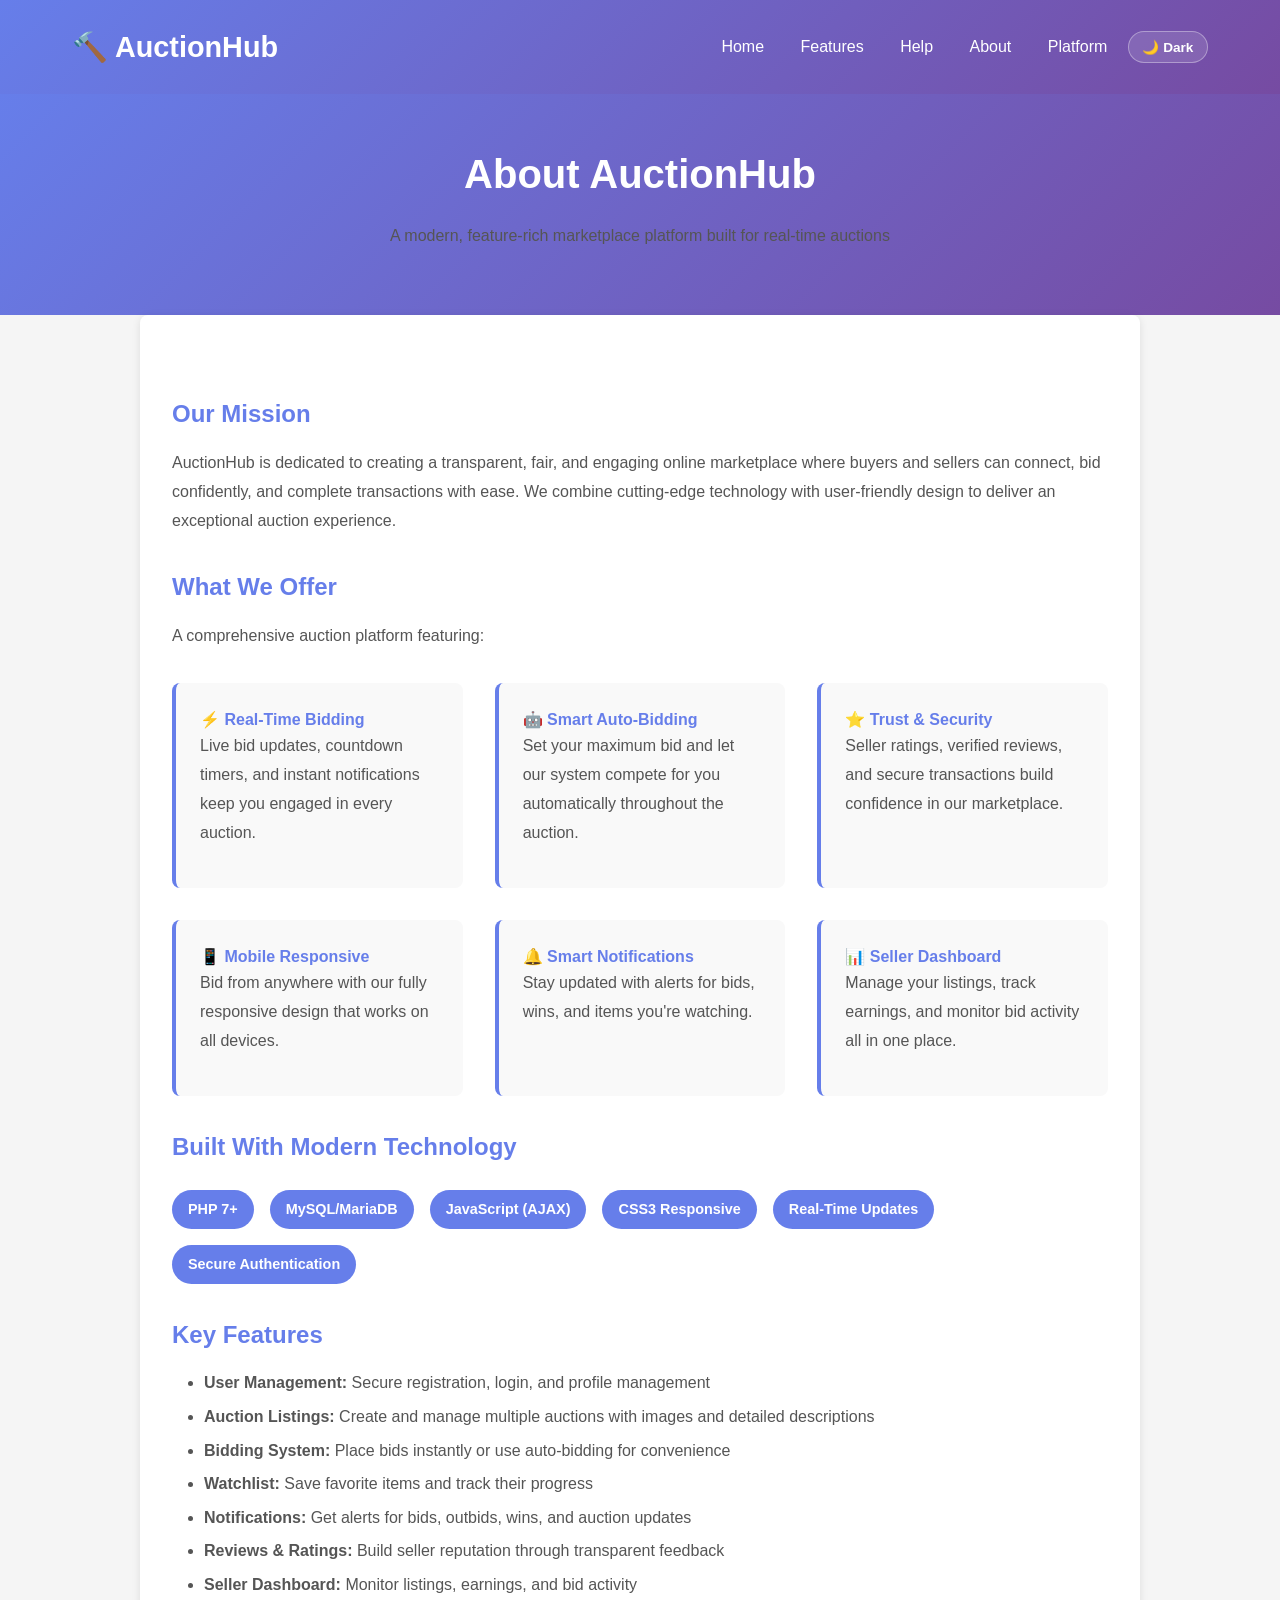
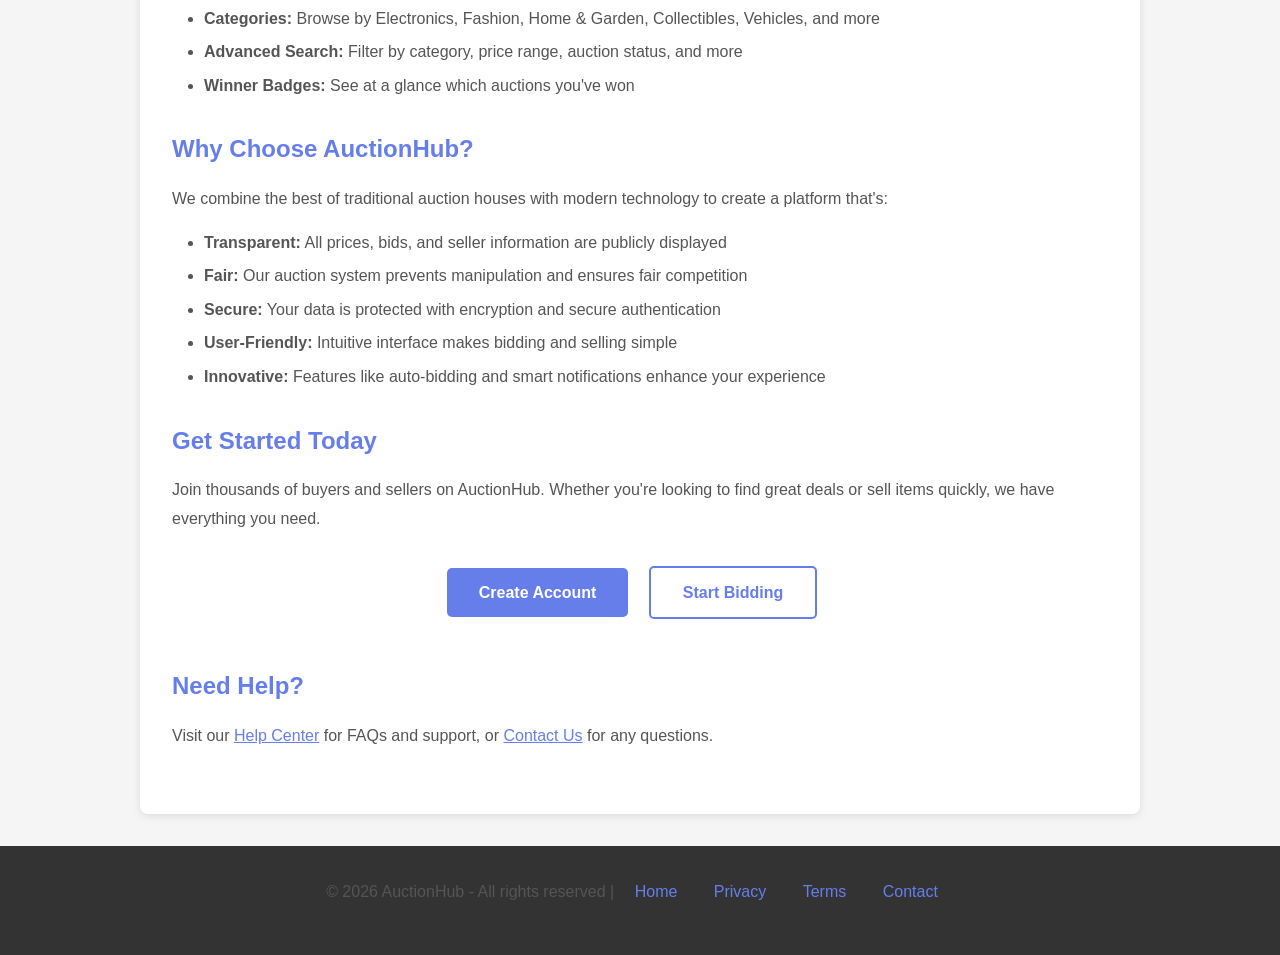
==== about.html @ e26a6210 "Initial commit: AuctionHub marketplace project" ====
<!DOCTYPE html>
<html lang="en">
<head>
    <meta charset="UTF-8">
    <meta name="viewport" content="width=device-width, initial-scale=1.0">
    <title>About - AuctionHub Marketplace</title>
    <style>
        :root {
            --primary: #667eea;
            --primary-dark: #5568d3;
            --secondary: #764ba2;
            --bg: #f5f5f5;
            --surface: #ffffff;
            --surface-alt: #f9f9f9;
            --text: #333;
            --text-light: #555;
            --border: #e2e8f0;
        }

        body[data-theme='dark'] {
            --bg: #0f172a;
            --surface: #111827;
            --surface-alt: #1f2937;
            --text: #e5e7eb;
            --text-light: #9ca3af;
            --border: #334155;
        }

        * {
            margin: 0;
            padding: 0;
            box-sizing: border-box;
        }

        body {
            font-family: -apple-system, BlinkMacSystemFont, 'Segoe UI', Roboto, Oxygen, Ubuntu, Cantarell, sans-serif;
            line-height: 1.6;
            color: var(--text);
            background-color: var(--bg);
            transition: background-color 0.3s, color 0.3s;
        }

        header {
            background: linear-gradient(135deg, var(--primary) 0%, var(--secondary) 100%);
            color: white;
            padding: 1.5rem 0;
            box-shadow: 0 2px 10px rgba(0, 0, 0, 0.1);
        }

        nav {
            display: flex;
            justify-content: space-between;
            align-items: center;
            max-width: 1200px;
            margin: 0 auto;
            padding: 0 2rem;
        }

        nav h1 {
            font-size: 1.8rem;
            font-weight: 700;
        }

        nav a {
            color: white;
            text-decoration: none;
            margin-left: 2rem;
            transition: opacity 0.3s;
        }

        nav a:hover {
            opacity: 0.8;
        }

        .theme-toggle {
            margin-left: 1rem;
            border: 1px solid rgba(255, 255, 255, 0.35);
            background: rgba(255, 255, 255, 0.12);
            color: #fff;
            border-radius: 999px;
            padding: 0.45rem 0.85rem;
            font-size: 0.85rem;
            font-weight: 700;
            cursor: pointer;
            transition: background-color 0.2s;
        }

        .theme-toggle:hover {
            background: rgba(255, 255, 255, 0.22);
        }

        .hero {
            background: linear-gradient(135deg, var(--primary) 0%, var(--secondary) 100%);
            color: white;
            padding: 3rem 2rem;
            text-align: center;
        }

        .hero h2 {
            font-size: 2.5rem;
            margin-bottom: 1rem;
        }

        .container {
            max-width: 1000px;
            margin: 0 auto;
            padding: 3rem 2rem;
            background: var(--surface);
            border-radius: 8px;
            margin-bottom: 2rem;
            box-shadow: 0 2px 8px rgba(0, 0, 0, 0.1);
        }

        h3 {
            color: var(--primary);
            font-size: 1.5rem;
            margin-top: 2rem;
            margin-bottom: 1rem;
        }

        p {
            margin-bottom: 1rem;
            color: var(--text-light);
            line-height: 1.8;
        }

        .feature-grid {
            display: grid;
            grid-template-columns: repeat(auto-fit, minmax(250px, 1fr));
            gap: 2rem;
            margin: 2rem 0;
        }

        .feature-box {
            background: var(--surface-alt);
            padding: 1.5rem;
            border-radius: 8px;
            border-left: 4px solid var(--primary);
        }

        .feature-box strong {
            color: var(--primary);
        }

        .tech-grid {
            display: flex;
            flex-wrap: wrap;
            gap: 1rem;
            margin: 1.5rem 0;
        }

        .badge {
            display: inline-block;
            padding: 0.5rem 1rem;
            background: var(--primary);
            color: white;
            border-radius: 20px;
            font-size: 0.9rem;
            font-weight: 600;
        }

        ul {
            margin: 1rem 0 1rem 2rem;
        }

        li {
            margin-bottom: 0.5rem;
            color: var(--text-light);
        }

        .btn {
            display: inline-block;
            padding: 0.75rem 2rem;
            background-color: var(--primary);
            color: white;
            text-decoration: none;
            border-radius: 5px;
            font-weight: 600;
            transition: background-color 0.3s;
            margin-right: 1rem;
        }

        .btn:hover {
            background-color: var(--primary-dark);
        }

        .btn.secondary {
            background-color: white;
            color: var(--primary);
            border: 2px solid var(--primary);
        }

        .btn.secondary:hover {
            background-color: var(--surface-alt);
        }

        footer {
            background: #333;
            color: white;
            padding: 2rem 0;
            text-align: center;
        }

        footer a {
            color: var(--primary);
            text-decoration: none;
            margin: 0 1rem;
        }

        footer a:hover {
            text-decoration: underline;
        }

        a {
            color: var(--primary);
        }

        @media (max-width: 768px) {
            nav {
                flex-direction: column;
                gap: 1rem;
            }

            nav a {
                margin-left: 0;
                font-size: 0.9rem;
            }

            .theme-toggle {
                margin-left: 0;
                margin-top: 0.25rem;
            }
        }
    </style>
</head>
<body>
    <header>
        <nav>
            <h1>🔨 AuctionHub</h1>
            <div>
                <a href="index.html">Home</a>
                <a href="features.html">Features</a>
                <a href="help.html">Help</a>
                <a href="about.html">About</a>
                 <a href="/auction_system/index.php">Platform</a>
                <button id="themeToggle" class="theme-toggle" type="button" aria-label="Toggle light and dark theme">🌙 Dark</button>
            </div>
        </nav>
    </header>

    <section class="hero">
        <h2>About AuctionHub</h2>
        <p>A modern, feature-rich marketplace platform built for real-time auctions</p>
    </section>

    <div class="container">
        <h3>Our Mission</h3>
        <p>AuctionHub is dedicated to creating a transparent, fair, and engaging online marketplace where buyers and sellers can connect, bid confidently, and complete transactions with ease. We combine cutting-edge technology with user-friendly design to deliver an exceptional auction experience.</p>

        <h3>What We Offer</h3>
        <p>A comprehensive auction platform featuring:</p>
        <div class="feature-grid">
            <div class="feature-box">
                <strong>⚡ Real-Time Bidding</strong>
                <p>Live bid updates, countdown timers, and instant notifications keep you engaged in every auction.</p>
            </div>
            <div class="feature-box">
                <strong>🤖 Smart Auto-Bidding</strong>
                <p>Set your maximum bid and let our system compete for you automatically throughout the auction.</p>
            </div>
            <div class="feature-box">
                <strong>⭐ Trust & Security</strong>
                <p>Seller ratings, verified reviews, and secure transactions build confidence in our marketplace.</p>
            </div>
            <div class="feature-box">
                <strong>📱 Mobile Responsive</strong>
                <p>Bid from anywhere with our fully responsive design that works on all devices.</p>
            </div>
            <div class="feature-box">
                <strong>🔔 Smart Notifications</strong>
                <p>Stay updated with alerts for bids, wins, and items you're watching.</p>
            </div>
            <div class="feature-box">
                <strong>📊 Seller Dashboard</strong>
                <p>Manage your listings, track earnings, and monitor bid activity all in one place.</p>
            </div>
        </div>

        <h3>Built With Modern Technology</h3>
        <div class="tech-grid">
            <span class="badge">PHP 7+</span>
            <span class="badge">MySQL/MariaDB</span>
            <span class="badge">JavaScript (AJAX)</span>
            <span class="badge">CSS3 Responsive</span>
            <span class="badge">Real-Time Updates</span>
            <span class="badge">Secure Authentication</span>
        </div>

        <h3>Key Features</h3>
        <ul>
            <li><strong>User Management:</strong> Secure registration, login, and profile management</li>
            <li><strong>Auction Listings:</strong> Create and manage multiple auctions with images and detailed descriptions</li>
            <li><strong>Bidding System:</strong> Place bids instantly or use auto-bidding for convenience</li>
            <li><strong>Watchlist:</strong> Save favorite items and track their progress</li>
            <li><strong>Notifications:</strong> Get alerts for bids, outbids, wins, and auction updates</li>
            <li><strong>Reviews & Ratings:</strong> Build seller reputation through transparent feedback</li>
            <li><strong>Seller Dashboard:</strong> Monitor listings, earnings, and bid activity</li>
            <li><strong>Categories:</strong> Browse by Electronics, Fashion, Home & Garden, Collectibles, Vehicles, and more</li>
            <li><strong>Advanced Search:</strong> Filter by category, price range, auction status, and more</li>
            <li><strong>Winner Badges:</strong> See at a glance which auctions you've won</li>
        </ul>

        <h3>Why Choose AuctionHub?</h3>
        <p>We combine the best of traditional auction houses with modern technology to create a platform that's:</p>
        <ul>
            <li><strong>Transparent:</strong> All prices, bids, and seller information are publicly displayed</li>
            <li><strong>Fair:</strong> Our auction system prevents manipulation and ensures fair competition</li>
            <li><strong>Secure:</strong> Your data is protected with encryption and secure authentication</li>
            <li><strong>User-Friendly:</strong> Intuitive interface makes bidding and selling simple</li>
            <li><strong>Innovative:</strong> Features like auto-bidding and smart notifications enhance your experience</li>
        </ul>

        <h3>Get Started Today</h3>
        <p>Join thousands of buyers and sellers on AuctionHub. Whether you're looking to find great deals or sell items quickly, we have everything you need.</p>
        <div style="margin-top: 2rem; text-align: center;">
             <a href="/auction_system/auth/register.php" class="btn">Create Account</a>
             <a href="/auction_system/index.php" class="btn secondary">Start Bidding</a>
        </div>

        <h3 style="margin-top: 3rem;">Need Help?</h3>
        <p>Visit our <a href="help.html">Help Center</a> for FAQs and support, or <a href="contact.html">Contact Us</a> for any questions.</p>
    </div>

    <footer>
        <p>&copy; 2026 AuctionHub - All rights reserved |
            <a href="index.html">Home</a>
            <a href="privacy.html">Privacy</a>
            <a href="terms.html">Terms</a>
            <a href="contact.html">Contact</a>
        </p>
    </footer>

        <script>
                (function() {
                    const storageKey = 'auctionhub_theme';
                    const toggleButton = document.getElementById('themeToggle');

                    const applyTheme = function(theme) {
                        document.body.setAttribute('data-theme', theme);
                        if (toggleButton) {
                            toggleButton.textContent = theme === 'dark' ? '☀️ Light' : '🌙 Dark';
                        }
                    };

                    const savedTheme = localStorage.getItem(storageKey);
                    const prefersDark = window.matchMedia('(prefers-color-scheme: dark)').matches;
                    applyTheme(savedTheme || (prefersDark ? 'dark' : 'light'));

                    if (toggleButton) {
                        toggleButton.addEventListener('click', function() {
                            const currentTheme = document.body.getAttribute('data-theme') || 'light';
                            const nextTheme = currentTheme === 'dark' ? 'light' : 'dark';
                            localStorage.setItem(storageKey, nextTheme);
                            applyTheme(nextTheme);
                        });
                    }
                })();
        </script>
</body>
</html>
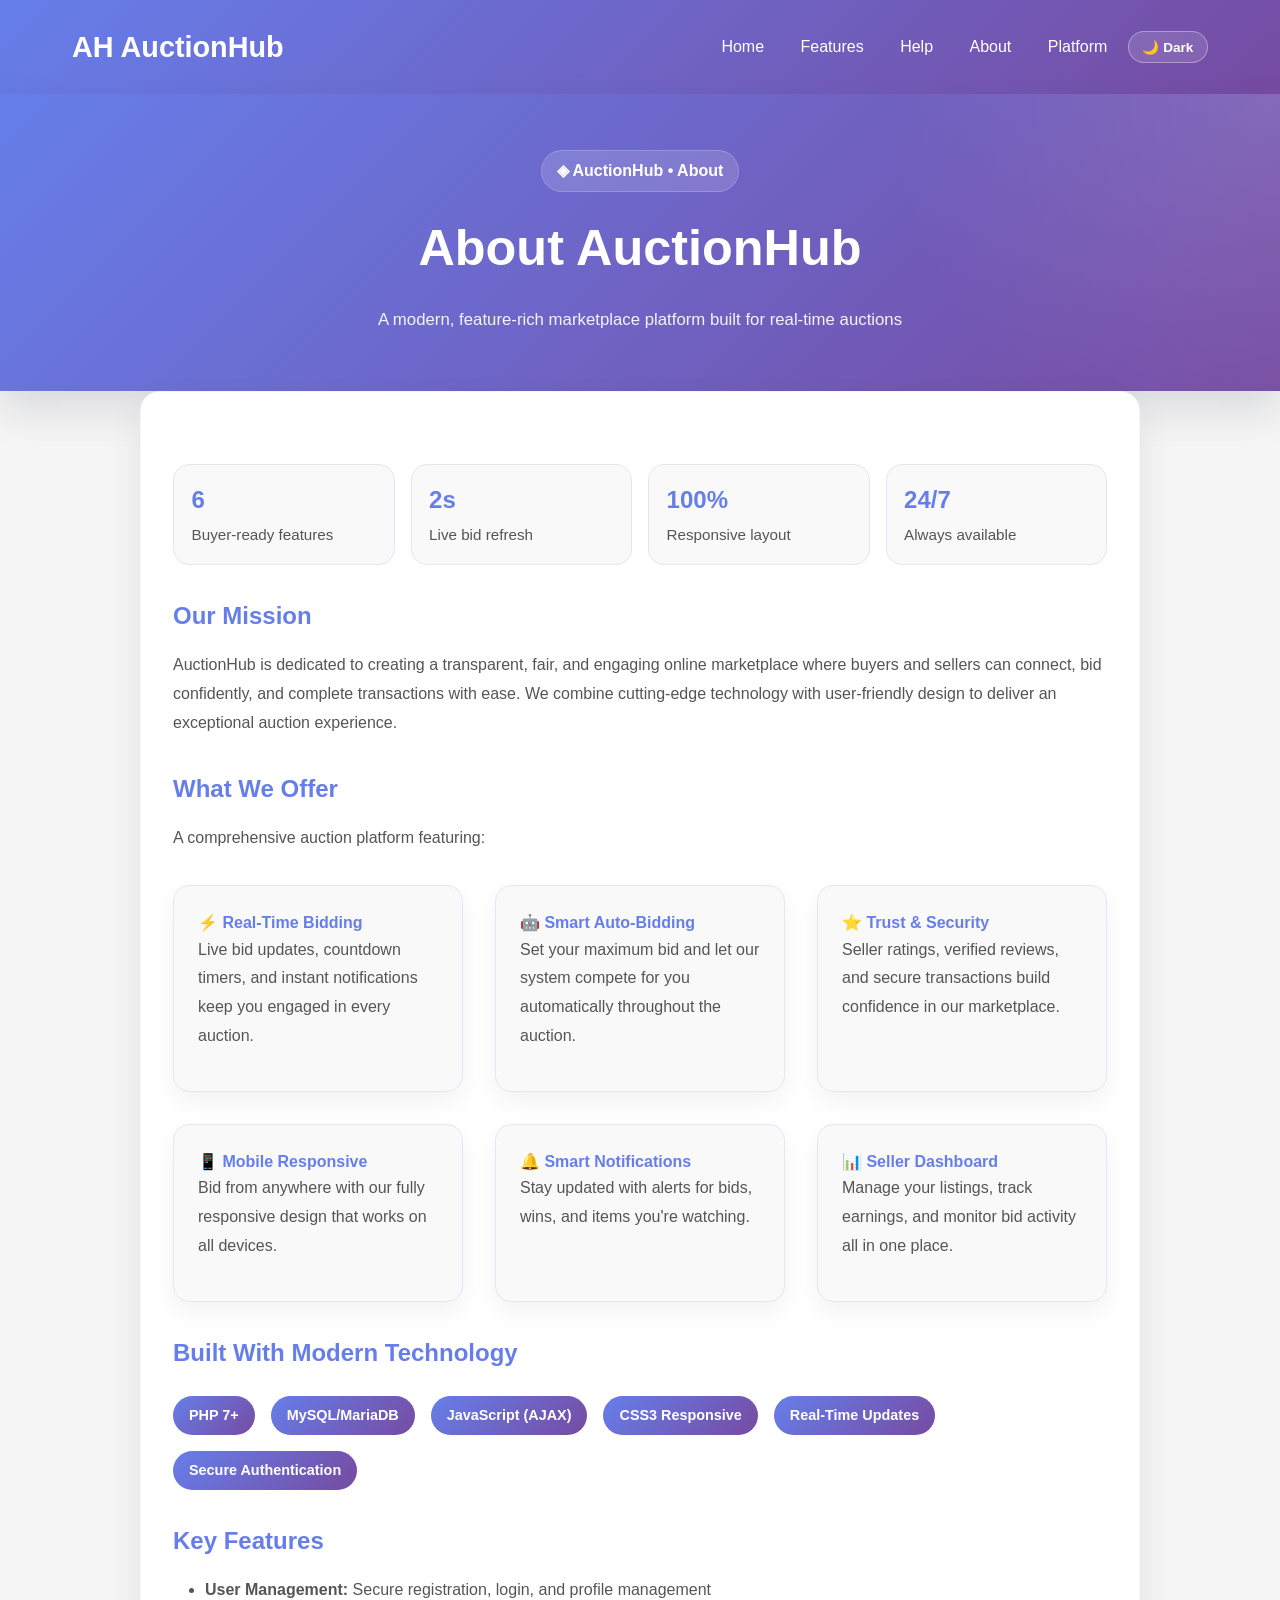
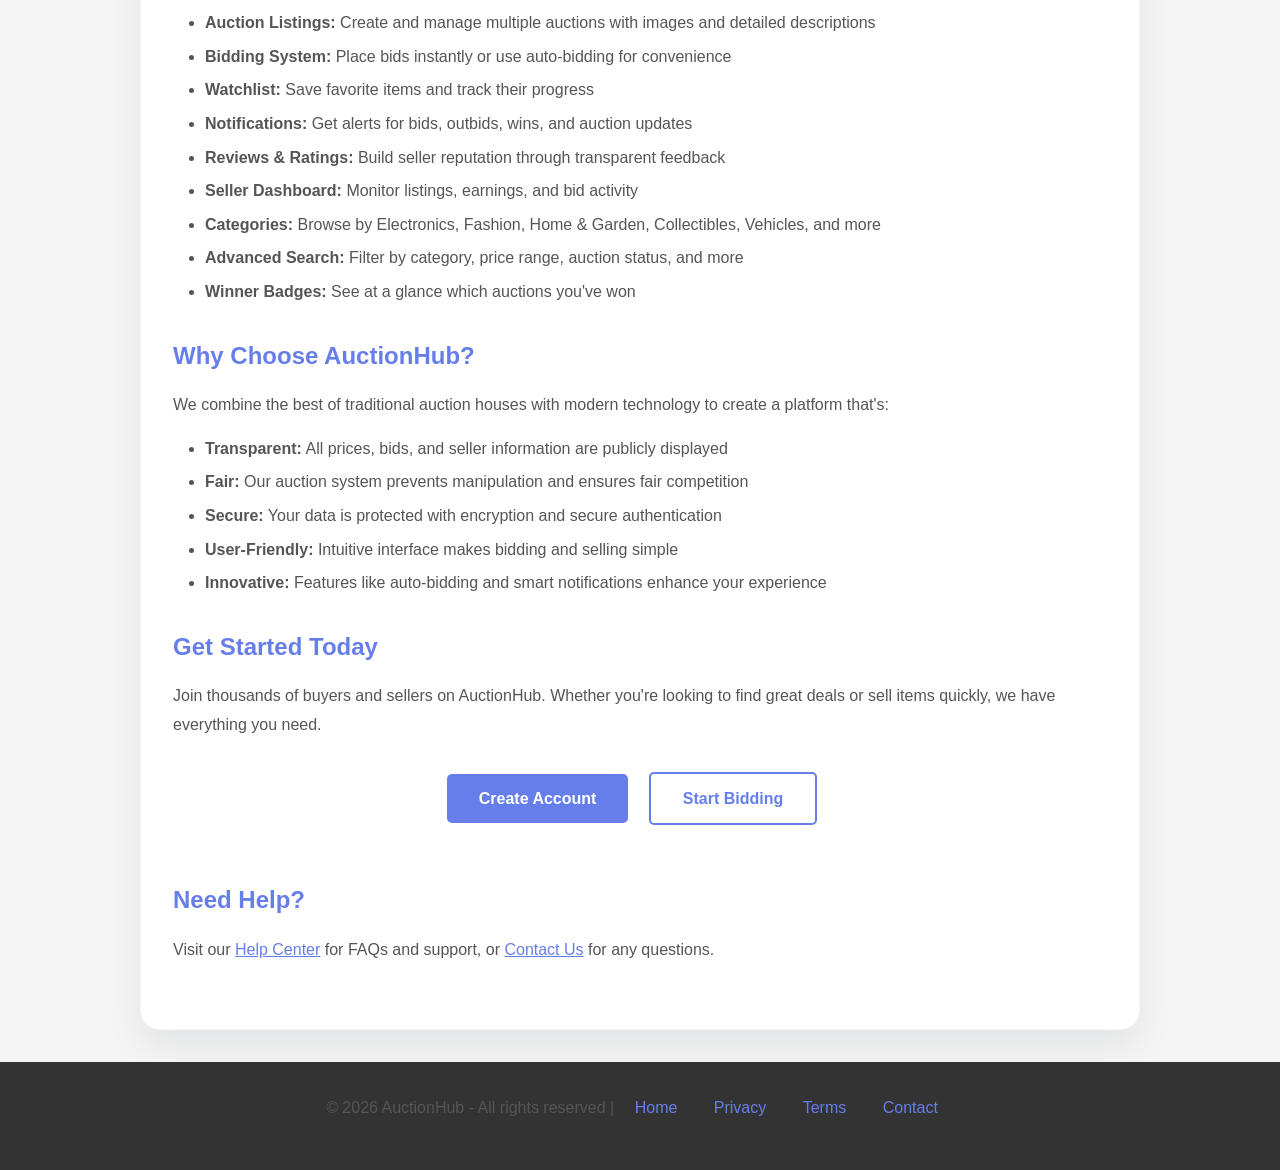
==== commit bf87aff1: "WIP: local changes" ====
--- a/about.html
+++ b/about.html
@@ -38,6 +38,7 @@
             color: var(--text);
             background-color: var(--bg);
             transition: background-color 0.3s, color 0.3s;
+            overflow-x: hidden;
         }
 
         header {
@@ -90,15 +91,37 @@
         }
 
         .hero {
-            background: linear-gradient(135deg, var(--primary) 0%, var(--secondary) 100%);
-            color: white;
-            padding: 3rem 2rem;
+            background:
+                radial-gradient(circle at top right, rgba(255,255,255,0.12), transparent 30%),
+                linear-gradient(135deg, var(--primary) 0%, var(--secondary) 100%);
+            color: white;
+            padding: 3.5rem 2rem;
             text-align: center;
+            box-shadow: 0 18px 40px rgba(15, 23, 42, 0.12);
         }
 
         .hero h2 {
-            font-size: 2.5rem;
+            font-size: clamp(2rem, 4vw, 3.15rem);
             margin-bottom: 1rem;
+        }
+
+        .hero p {
+            max-width: 760px;
+            margin: 0 auto;
+            color: rgba(255,255,255,0.92);
+            font-size: 1.05rem;
+        }
+
+        .hero-chip {
+            display: inline-flex;
+            align-items: center;
+            gap: 0.5rem;
+            padding: 0.45rem 0.9rem;
+            border-radius: 999px;
+            background: rgba(255,255,255,0.14);
+            border: 1px solid rgba(255,255,255,0.18);
+            margin-bottom: 1rem;
+            font-weight: 700;
         }
 
         .container {
@@ -106,9 +129,10 @@
             margin: 0 auto;
             padding: 3rem 2rem;
             background: var(--surface);
-            border-radius: 8px;
+            border-radius: 20px;
             margin-bottom: 2rem;
-            box-shadow: 0 2px 8px rgba(0, 0, 0, 0.1);
+            box-shadow: 0 16px 36px rgba(15, 23, 42, 0.08);
+            border: 1px solid rgba(148, 163, 184, 0.1);
         }
 
         h3 {
@@ -116,6 +140,32 @@
             font-size: 1.5rem;
             margin-top: 2rem;
             margin-bottom: 1rem;
+        }
+
+        .about-strip {
+            display: grid;
+            grid-template-columns: repeat(4, 1fr);
+            gap: 1rem;
+            margin: 1.5rem 0 2rem;
+        }
+
+        .about-stat {
+            background: var(--surface-alt);
+            border: 1px solid var(--border);
+            padding: 1rem 1.1rem;
+            border-radius: 16px;
+        }
+
+        .about-stat strong {
+            display: block;
+            color: var(--primary);
+            font-size: 1.5rem;
+            margin-bottom: .2rem;
+        }
+
+        .about-stat span {
+            color: var(--text-light);
+            font-size: .95rem;
         }
 
         p {
@@ -134,8 +184,9 @@
         .feature-box {
             background: var(--surface-alt);
             padding: 1.5rem;
-            border-radius: 8px;
-            border-left: 4px solid var(--primary);
+            border-radius: 16px;
+            border: 1px solid var(--border);
+            box-shadow: 0 10px 24px rgba(15, 23, 42, 0.05);
         }
 
         .feature-box strong {
@@ -152,7 +203,7 @@
         .badge {
             display: inline-block;
             padding: 0.5rem 1rem;
-            background: var(--primary);
+            background: linear-gradient(135deg, var(--primary) 0%, var(--secondary) 100%);
             color: white;
             border-radius: 20px;
             font-size: 0.9rem;
@@ -194,6 +245,19 @@
             background-color: var(--surface-alt);
         }
 
+        .cta-row {
+            margin-top: 2rem;
+            text-align: center;
+        }
+
+        .cta-row .btn {
+            margin-bottom: .5rem;
+        }
+
+        .help-heading {
+            margin-top: 3rem;
+        }
+
         footer {
             background: #333;
             color: white;
@@ -216,9 +280,14 @@
         }
 
         @media (max-width: 768px) {
+            .about-strip {
+                grid-template-columns: repeat(2, 1fr);
+            }
+
             nav {
                 flex-direction: column;
                 gap: 1rem;
+                text-align: center;
             }
 
             nav a {
@@ -236,7 +305,7 @@
 <body>
     <header>
         <nav>
-            <h1>🔨 AuctionHub</h1>
+            <h1>AH AuctionHub</h1>
             <div>
                 <a href="index.html">Home</a>
                 <a href="features.html">Features</a>
@@ -249,11 +318,19 @@
     </header>
 
     <section class="hero">
+        <div class="hero-chip">◈ AuctionHub • About</div>
         <h2>About AuctionHub</h2>
         <p>A modern, feature-rich marketplace platform built for real-time auctions</p>
     </section>
 
     <div class="container">
+        <div class="about-strip">
+            <div class="about-stat"><strong>6</strong><span>Buyer-ready features</span></div>
+            <div class="about-stat"><strong>2s</strong><span>Live bid refresh</span></div>
+            <div class="about-stat"><strong>100%</strong><span>Responsive layout</span></div>
+            <div class="about-stat"><strong>24/7</strong><span>Always available</span></div>
+        </div>
+
         <h3>Our Mission</h3>
         <p>AuctionHub is dedicated to creating a transparent, fair, and engaging online marketplace where buyers and sellers can connect, bid confidently, and complete transactions with ease. We combine cutting-edge technology with user-friendly design to deliver an exceptional auction experience.</p>
 
@@ -322,12 +399,12 @@
 
         <h3>Get Started Today</h3>
         <p>Join thousands of buyers and sellers on AuctionHub. Whether you're looking to find great deals or sell items quickly, we have everything you need.</p>
-        <div style="margin-top: 2rem; text-align: center;">
+           <div class="cta-row">
              <a href="/auction_system/auth/register.php" class="btn">Create Account</a>
              <a href="/auction_system/index.php" class="btn secondary">Start Bidding</a>
         </div>
 
-        <h3 style="margin-top: 3rem;">Need Help?</h3>
+           <h3 class="help-heading">Need Help?</h3>
         <p>Visit our <a href="help.html">Help Center</a> for FAQs and support, or <a href="contact.html">Contact Us</a> for any questions.</p>
     </div>
 
